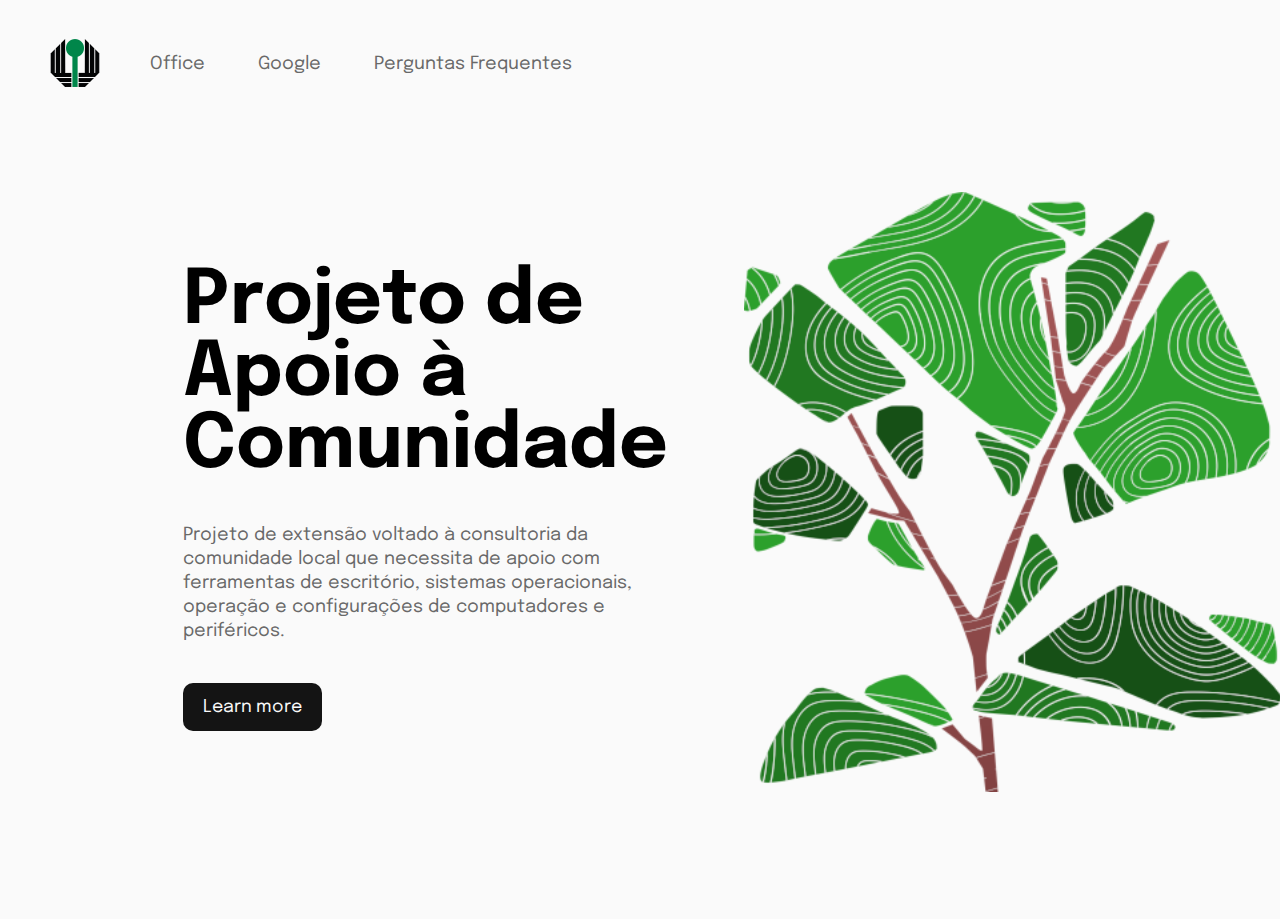
==== index.html @ 429cf830 "Update index.html" ====
<!DOCTYPE html>
<html lang="en">

<head>
    <meta charset="UTF-8">
    <meta http-equiv="X-UA-Compatible" content="IE=edge">
    <meta name="viewport" content="width=device-width, initial-scale=1.0">
    <link rel="icon" sizes="32x32" href="./images/uel.png" type="image/png" />
    <link rel="stylesheet" href="main.css">
    <title>Apoio à Comunidade</title>
</head>

<body>
    <div class="container active">
        <div class="top">
            <div class="logo"><img src="./images/uel2.png" alt=""></div>
            <img src="./images/image.png" alt="hero" class="mobile-img">
            <div class="mobile-menu">
                <button class="mobile-close"><img src="./images/icon-close-menu.svg" alt=""></button>
                <div class="left">
                    <div class="options">
                        <div class="features">
                            <button class="btn1">
                                Office<img src="" alt="" class="arrow1">
                            </button>
                            <div class="menu1">
                                <div class="row"><img src="" alt="">
                                    <p>Word</p>
                                </div>
                                <div class="row"><img src="" alt="">
                                    <p>PowerPoint</p>
                                </div>
                                <div class="row"><img src="" alt="">
                                    <p>Excel</p>
                                </div>
                            </div>
                        </div>
                        <div class="company">
                            <button class="btn2">
                                Google<img src="" alt="" class="arrow2">
                            </button>
                            <div class="menu2">
                                <div class="list">
                                    <p>Documentos</p>
                                </div>
                                <div class="list">
                                    <p>Apresentações</p>
                                </div>
                                <div class="list">
                                    <p>Planilhas</p>
                                </div>
                            </div>
                        </div>
                        <div class="carrers">
                            <p>Perguntas Frequentes</p>
                        </div>
                        </div>
                    </div>
                </div>
            </div>
        </div>
        <div class="bottom">
            <div class="left">
                <div class="left-top">
                    <div class="title">
                        <h1>Projeto de Apoio à Comunidade</h1>
                    </div>
                    <div class="description">
                        <p>Projeto de extensão voltado à consultoria da comunidade local que necessita de apoio com
                            ferramentas de escritório, sistemas operacionais, operação e configurações de computadores e
                            periféricos.</p>
                    </div>
                    <div class="learn"><button>Learn more</button></div>
                </div>
                <div class="left-bottom">
                    <div class="image"><img src="./images/client-databiz.svg" alt=""></div>
                    <div class="image"><img src="./images/client-audiophile.svg" alt=""></div>
                    <div class="image"><img src="./images/client-meet.svg" alt=""></div>
                    <div class="image"><img src="./images/client-maker.svg" alt=""></div>
                </div>
            </div>
            <div class="right"><img src="./images/image.png" alt=""></div>
        </div>
    </div>
    <script src="app.js"></script>
</body>

</html>
---- main.css ----
@import url('https://fonts.googleapis.com/css2?family=Epilogue:wght@500;700&display=swap');

:root {
    --Almost-White: hsl(0, 0%, 98%);
    --Medium-Gray: hsl(0, 0%, 41%);
    --Almost-Black: hsl(0, 0%, 8%);
}

* {
    padding: 0;
    margin: 0;
    box-sizing: border-box;
}

body {
    font-family: 'Epilogue', sans-serif;
    font-size: 1.125em;
    display: flex;
    flex-direction: column;
    min-height: 100vh;
    background-color: var(--Almost-White);
}
.mobile-open, .mobile-close {
    display: none;
}
.mobile-img {
    display: none;
}
.top {
    display: flex;
    flex-direction: row;
}
.mobile-menu {
    display: flex;
    flex-direction: row;
    justify-content: space-between;
    width: 100%;
}
.top .left {
    display: flex;
    flex-direction: row;
    gap: 3.125rem;
    padding: 2.5rem 3.125rem 0 0;
}
.logo {
    padding: 2.375rem 3.125rem 0;
}
.options {
    margin-top: 3.6%;
    display: flex;
    gap: 1.875rem;
    color: var(--Medium-Gray);
}
.top .left button {
    display: flex;
    align-items: center;
    justify-content: space-between;
    gap: 0.625rem;
    font-family: 'Epilogue', sans-serif;
    font-size: 1.130rem;
    border: none;
    background-color: var(--Almost-White);
    cursor: pointer;
    color: var(--Medium-Gray);
}
.features {
    position: relative;
}
.company {
    position: relative;
}
.arrow1 {
    width: 0.8125rem;
    height: 0.5rem;
    transform: rotate(0deg);
    transition: all 0.5s ease;
}
.arrow1.active {
    transform: rotate(180deg);
    transition: all 0.5s ease;
}
.arrow2{
    width: 0.8125rem;
    height: 0.5rem;
    transform: rotate(0deg);
    transition: all 0.5s ease;
}
.arrow2.active {
    transform: rotate(180deg);
    transition: all 0.5s ease;
}
.menu1{
    position: absolute;
    display: flex;
    flex-direction: column;
    background-color: white;
    border-radius: 0.625rem;
    box-shadow: 5px 5px 33px -4px rgba(8,8,8,0.2);
    right: 0;
    top: 70%;
    width: 11.25rem;
    visibility: hidden;
    padding: 0.625rem 0;
   
}
.menu1.active {
    visibility: visible;
    animation: myAnim1 0.4s ease 0s 1 normal forwards;
}
.menu2 {
    position: absolute;
    display: flex;
    flex-direction: column;
    background-color: white;
    border-radius: 0.625rem;
    box-shadow: 5px 5px 33px -4px rgba(8,8,8,0.2);
    right: 0;
    top: 70%;
    visibility: hidden;
    padding: 0.625rem 0;

}
.menu2.active {
    visibility: visible;
    animation: myAnim2 0.4s ease 0s 1 normal forwards;
}
.login button {
    background-color: var(--Almost-White);
    padding: 0.625rem 0.9375rem;
    font-family: 'Epilogue', sans-serif;
    font-size: 1rem;
    border: none;
    color: var(--Medium-Gray);
    cursor: pointer;
}
.register button {
    background-color: var(--Almost-White);
    padding: 0.625rem 0.9375rem;    
    font-family: 'Epilogue', sans-serif;
    font-size: 1rem;
    border: 1px solid var(--Medium-Gray);
    color: var(--Medium-Gray);
    cursor: pointer;
    border-radius: 0.625rem;
}
.register button:hover {
    color: black;
    border-color: black;
    transform: translateY(-1px);
    transition: all 1s ease;
}
.login button:hover{
    color: black;
    transform: translateY(-1px);
    transition: all 1s ease;
}
.btn1:hover, .btn1:hover, .carrers:hover, .about:hover {
    transform: translateY(-1px);
    transition: all 1s ease;
}
.carrers, .about {
    cursor: pointer;
}
.row {
    display: flex;
    gap: 0.9375rem;
    align-items: center;
    cursor: pointer;
    padding: 0.625rem 0.3125rem 0.625rem 1.5625rem;    
    font-weight: 700;
}
.row:hover, .list:hover {
    background: hsla(0, 0%, 78%,.5);
}
.list {
    display: flex;
    gap: 0.9375rem;
    align-items: center;
    cursor: pointer;
    padding: 0.625rem 1.25rem 0.625rem 1.5625rem;  
    font-size: 1.1rem; 
}
.top .right {
    display: flex;
    gap: 1.875rem;
    padding-top: 1.875rem;
    
}
.bottom{
    display: flex;
    flex-direction: row;
    padding: 6.25rem 7.5rem 1.875rem;
}
.bottom .right {
    width: 40%;
}
.bottom .right img {
    display: inherit;
    min-width: 100%;
    height: 37.5rem;
}
.bottom .left {
    display: flex;
    flex-direction: column;
    padding: 4.6875rem 5.625rem 0 3.9375rem;
    gap: 5.625rem;
    width: 60%;
}
.bottom .left h1 {
    font-weight: 700;
    font-size: 4.7rem;
    line-height: 4.5rem;
    min-width: 100%;
}
.bottom .left p {
    color: var(--Medium-Gray);
    min-width: 100%;
    line-height: 1.5rem;
}
.left-top {
    display: flex;
    flex-direction: column;
    gap: 2.5rem;
}
.left-bottom {
    display: flex;
    gap: 2.1875rem;
    padding-top: 3.125rem;
}
.left-top button {
    background-color: var(--Almost-White);
    padding: 0.9375rem 1.25rem;    
    font-family: 'Epilogue', sans-serif;
    background-color: var(--Almost-Black);
    color: var(--Almost-White);
    cursor: pointer;
    border-radius: 0.625rem;
    font-size: 1.1rem;
    border-width: 0px;
}
.left-top button:hover{
    color: var(--black);
    background: transparent;
    transition: all 0.25s ease;
    border-width: 0.0938rem;
}
@keyframes myAnim1 {
	0% {
		transform: scale(0.5);
		transform-origin: 100% 0%;
	}

	100% {
		transform: scale(1);
		transform-origin: 100% 0%;
	}
}
@keyframes myAnim2 {
	0% {
		transform: scale(0.5);
		transform-origin: 50% 0%;
	}

	100% {
		transform: scale(1);
		transform-origin: 50% 0%;
	}
}

@media screen and (max-width:600px){
    .container {
        position: relative;
    }
    .features {
        position: inherit;
    }
    .company {
        position: inherit;
    }
    .mobile-img {
        display: inherit;
        width: 100%;
    }
    .bottom .right{
        display: none;
    }
    .top {
        flex-direction: column;
    }
    .top .left {
        padding: 0;
        width: 100%;
    }
    .mobile-menu {
        position: absolute;
        background-color: var(--Almost-White);
        flex-direction: column;
        right: 0;
        min-height: 120%;
        justify-content: inherit;
        gap: 0;
        width: 50%;
        box-shadow: -200px 0px 0px 102px rgba(0,0,0,0.46);
        padding-left: 1.25rem;
        display: none;
    }
    .mobile-menu.active {
        display: inherit;
        opacity: 1;
    }
    .menu1 {
        position: inherit;
        display: none;
        border-radius: 0rem;
        box-shadow: none;
        width: 100%;
    }
    .menu1.active {
        display: inherit;
    }
    .menu2 {
        position: inherit;
        display: none;
        border-radius: 0rem;
        box-shadow: none;
        width: 100%;
    }
    .bottom {
        padding: 0;
    }
    .bottom .left {
        width: 100%;
        padding: 0;
    }
    .left-top {
        align-items: center;
    }
    .bottom .left h1 {
        min-width: 100%;
        font-size: 2rem;
        line-height: 2rem;
        padding-top: 3.75rem;
    }
    .bottom .left p {
        text-align: center;
        width: 100%;
        padding: 0 0.625rem;
    }
    .menu2.active {
        display: inherit;
    }
    .list {
        width: 100%;
        padding: 0.625rem;
    }
    .logo {
        display: flex;
        flex-direction: row;
        justify-content: space-between;
        padding: 1.25rem;
    }
    .row {
        width: 100%;
        padding: 0.625rem;
    }
    br {
        display: none;
    }
    .top .left .options{
        flex-direction: column;
    }
    .top .right {
        flex-direction: column;
        gap: 0.625rem;
    }
    .left-bottom {
        gap: 1.25rem;
        padding: 0 0 0 2.3rem;
        display: flex;
        align-items: center;
        justify-content: center;
    }
    .mobile-open {
        display: inherit;
        background-color: transparent;
        border: none;
        outline: none;
    }
    .mobile-close {
        display: inherit;
        justify-content: end;
        background-color: transparent;
        width: min-content;
        border: none;
        outline: none;
        align-self: flex-end;
        margin: 1.25rem;
    }
    .menu1.active {
        animation: myAnim2 0.4s ease 0s 1 normal forwards;
    }
    .login button {
        width: 100%;
        background-color: white;
    }
    .register button {
        width: 100%;
    }
   
    .left-bottom img {
        width: 4rem;
    }
    .top .left button {
        background-color: white;
    }
}
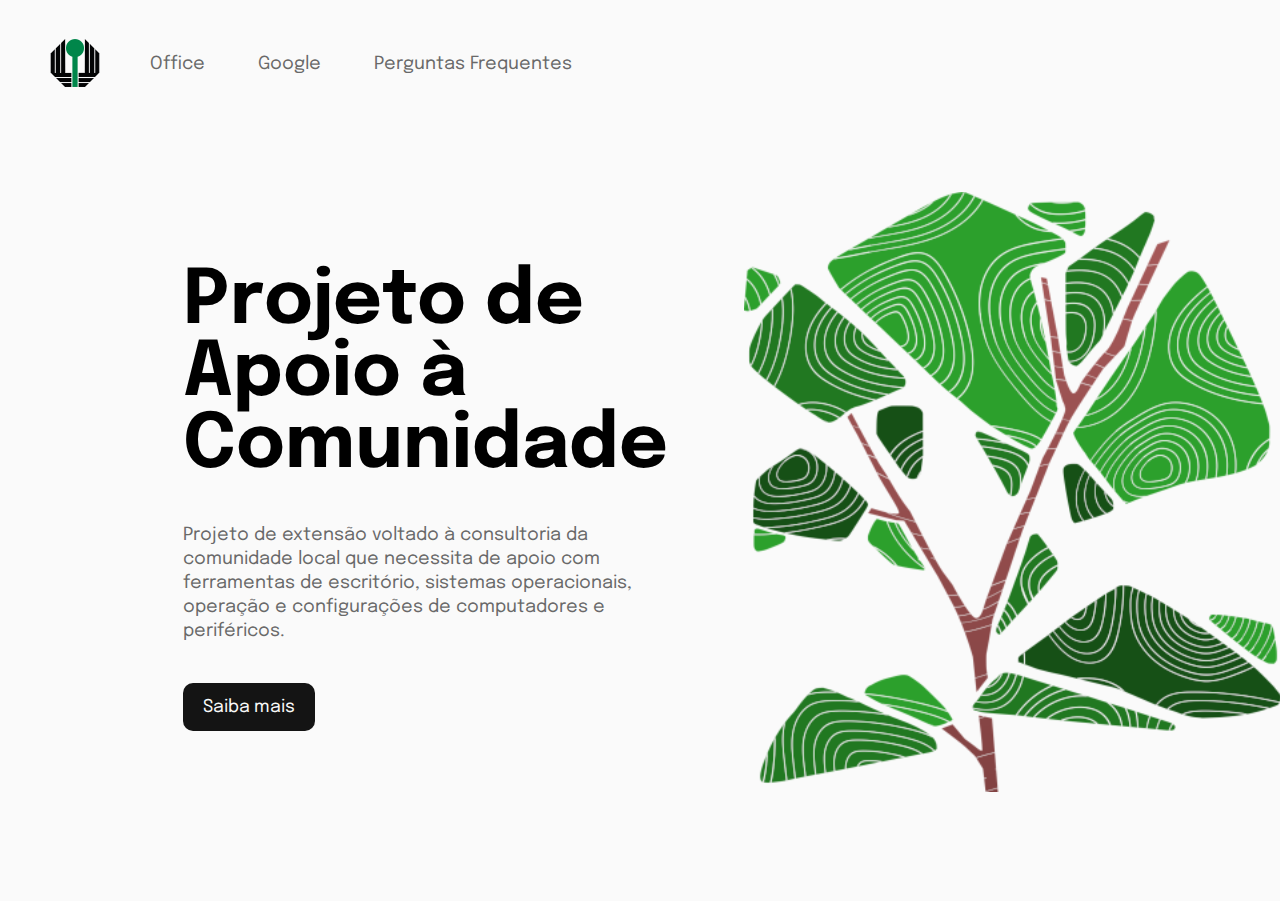
==== commit 96a54417: "Update index.html" ====
--- a/index.html
+++ b/index.html
@@ -5,7 +5,7 @@
     <meta charset="UTF-8">
     <meta http-equiv="X-UA-Compatible" content="IE=edge">
     <meta name="viewport" content="width=device-width, initial-scale=1.0">
-    <link rel="icon" sizes="32x32" href="./images/uel.png" type="image/png" />
+    <link rel="icon" sizes="32x32" href="./images/uel2.svg" type="image/png" />
     <link rel="stylesheet" href="main.css">
     <title>Apoio à Comunidade</title>
 </head>
@@ -21,23 +21,23 @@
                     <div class="options">
                         <div class="features">
                             <button class="btn1">
-                                Office<img src="" alt="" class="arrow1">
+                                Office<img src="./images/icon-arrow-down.svg" alt="" class="arrow1">
                             </button>
                             <div class="menu1">
-                                <div class="row"><img src="" alt="">
+                                <div class="row"><img src="./images/icon-todo.svg" alt="">
                                     <p>Word</p>
                                 </div>
-                                <div class="row"><img src="" alt="">
+                                <div class="row"><img src="./images/icon-calendar.svg" alt="">
                                     <p>PowerPoint</p>
                                 </div>
-                                <div class="row"><img src="" alt="">
+                                <div class="row"><img src="./images/icon-reminders.svg" alt="">
                                     <p>Excel</p>
                                 </div>
                             </div>
                         </div>
                         <div class="company">
                             <button class="btn2">
-                                Google<img src="" alt="" class="arrow2">
+                                Google<img src="./images/icon-arrow-down.svg" alt="" class="arrow2">
                             </button>
                             <div class="menu2">
                                 <div class="list">
@@ -70,13 +70,10 @@
                             ferramentas de escritório, sistemas operacionais, operação e configurações de computadores e
                             periféricos.</p>
                     </div>
-                    <div class="learn"><button>Learn more</button></div>
+                    <div class="learn"><button>Saiba mais</button></div>
                 </div>
                 <div class="left-bottom">
-                    <div class="image"><img src="./images/client-databiz.svg" alt=""></div>
-                    <div class="image"><img src="./images/client-audiophile.svg" alt=""></div>
-                    <div class="image"><img src="./images/client-meet.svg" alt=""></div>
-                    <div class="image"><img src="./images/client-maker.svg" alt=""></div>
+                    
                 </div>
             </div>
             <div class="right"><img src="./images/image.png" alt=""></div>
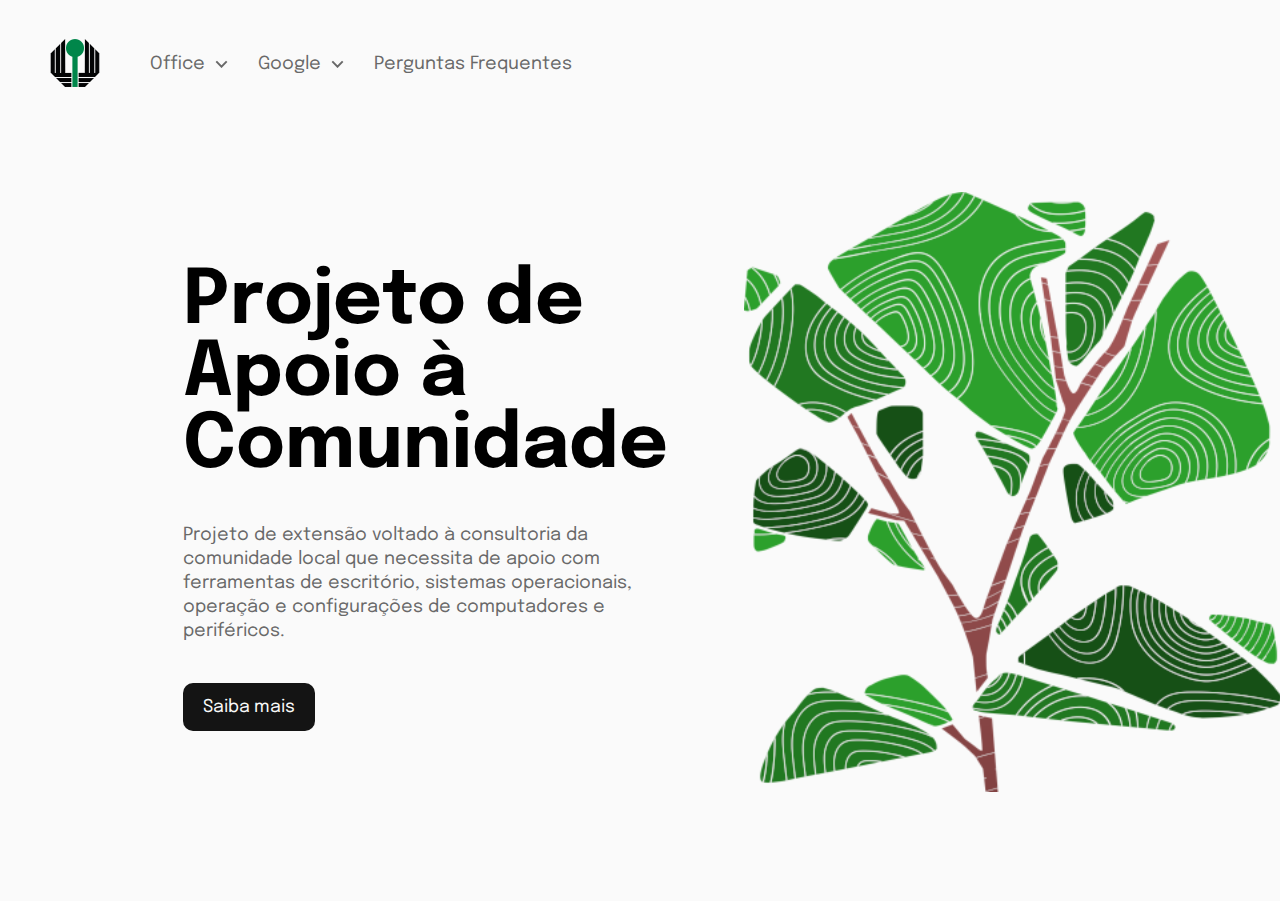
==== commit 7de71d01: "Update index.html" ====
--- a/index.html
+++ b/index.html
@@ -5,7 +5,7 @@
     <meta charset="UTF-8">
     <meta http-equiv="X-UA-Compatible" content="IE=edge">
     <meta name="viewport" content="width=device-width, initial-scale=1.0">
-    <link rel="icon" sizes="32x32" href="./images/uel2.svg" type="image/png" />
+    <link rel="icon" sizes="32x32" href="./images/uel2.svg" type="image/svg" />
     <link rel="stylesheet" href="main.css">
     <title>Apoio à Comunidade</title>
 </head>
@@ -24,13 +24,13 @@
                                 Office<img src="./images/icon-arrow-down.svg" alt="" class="arrow1">
                             </button>
                             <div class="menu1">
-                                <div class="row"><img src="./images/icon-todo.svg" alt="">
+                                <div class="row" id="wordButton"><img src="./images/icon-todo.svg" alt="">
                                     <p>Word</p>
                                 </div>
-                                <div class="row"><img src="./images/icon-calendar.svg" alt="">
+                                <div class="row" id="powerPointButton"><img src="./images/icon-calendar.svg" alt="">
                                     <p>PowerPoint</p>
                                 </div>
-                                <div class="row"><img src="./images/icon-reminders.svg" alt="">
+                                <div class="row" id="excelButton"><img src="./images/icon-reminders.svg" alt="">
                                     <p>Excel</p>
                                 </div>
                             </div>
@@ -40,44 +40,44 @@
                                 Google<img src="./images/icon-arrow-down.svg" alt="" class="arrow2">
                             </button>
                             <div class="menu2">
-                                <div class="list">
+                                <div class="list" id="docsButton">
                                     <p>Documentos</p>
                                 </div>
-                                <div class="list">
+                                <div class="list" id="apresentacoesButton">
                                     <p>Apresentações</p>
                                 </div>
-                                <div class="list">
+                                <div class="list" id="planilhasButton">
                                     <p>Planilhas</p>
                                 </div>
                             </div>
                         </div>
-                        <div class="carrers">
+                        <div class="carrers" id="perguntasButton">
                             <p>Perguntas Frequentes</p>
-                        </div>
                         </div>
                     </div>
                 </div>
             </div>
         </div>
-        <div class="bottom">
-            <div class="left">
-                <div class="left-top">
-                    <div class="title">
-                        <h1>Projeto de Apoio à Comunidade</h1>
-                    </div>
-                    <div class="description">
-                        <p>Projeto de extensão voltado à consultoria da comunidade local que necessita de apoio com
-                            ferramentas de escritório, sistemas operacionais, operação e configurações de computadores e
-                            periféricos.</p>
-                    </div>
-                    <div class="learn"><button>Saiba mais</button></div>
+    </div>
+    <div class="bottom">
+        <div class="left">
+            <div class="left-top">
+                <div class="title">
+                    <h1>Projeto de Apoio à Comunidade</h1>
                 </div>
-                <div class="left-bottom">
-                    
+                <div class="description">
+                    <p>Projeto de extensão voltado à consultoria da comunidade local que necessita de apoio com
+                        ferramentas de escritório, sistemas operacionais, operação e configurações de computadores e
+                        periféricos.</p>
                 </div>
+                <div class="learn"><button>Saiba mais</button></div>
             </div>
-            <div class="right"><img src="./images/image.png" alt=""></div>
+            <div class="left-bottom">
+
+            </div>
         </div>
+        <div class="right"><img src="./images/image.png" alt=""></div>
+    </div>
     </div>
     <script src="app.js"></script>
 </body>
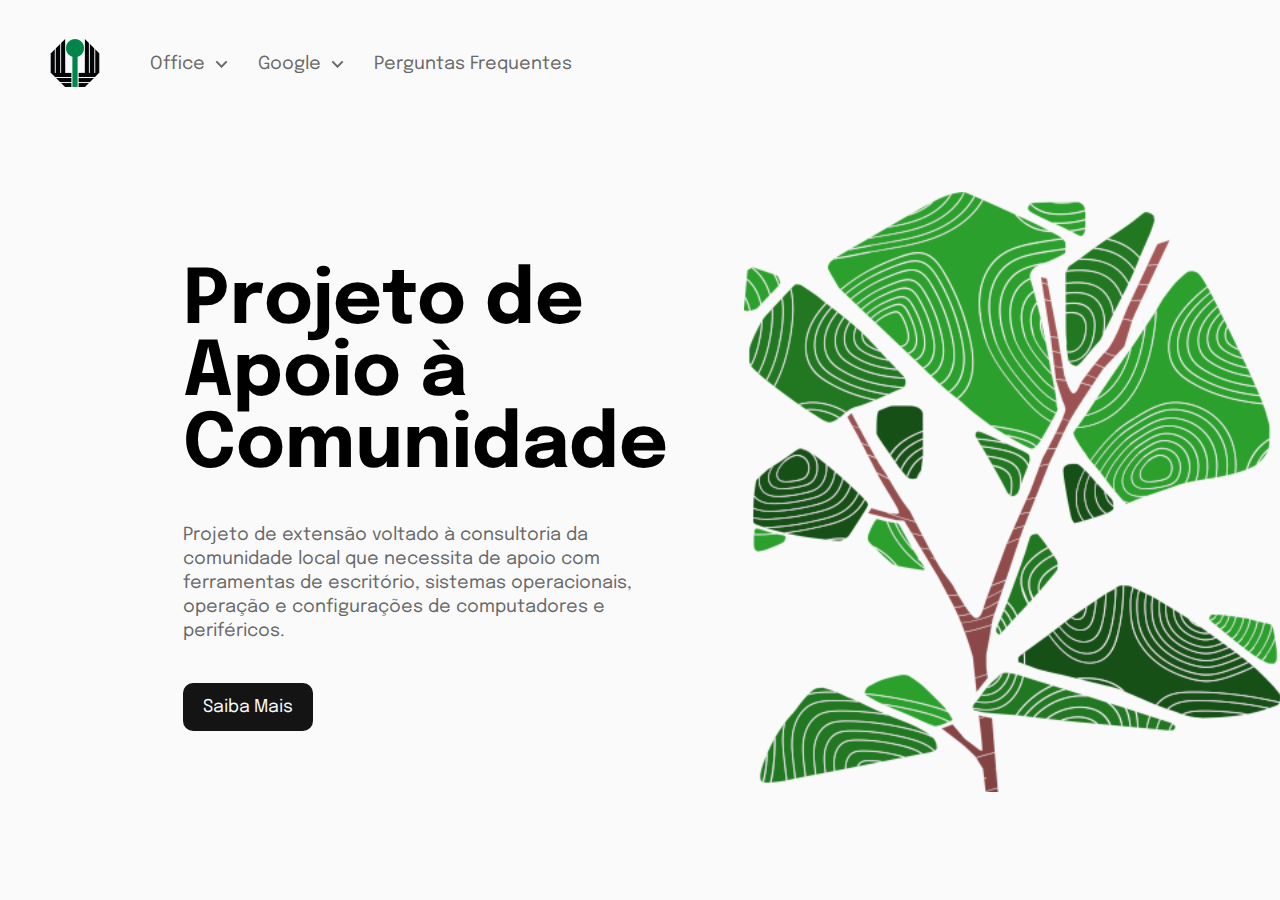
==== commit 576a1854: "Update index.html" ====
--- a/index.html
+++ b/index.html
@@ -5,59 +5,58 @@
     <meta charset="UTF-8">
     <meta http-equiv="X-UA-Compatible" content="IE=edge">
     <meta name="viewport" content="width=device-width, initial-scale=1.0">
-    <link rel="icon" sizes="32x32" href="./images/uel2.svg" type="image/svg" />
+    <link rel="icon" sizes="32x32" href="./images/uel2.svg" type="image/png" />
     <link rel="stylesheet" href="main.css">
     <title>Apoio à Comunidade</title>
 </head>
 
 <body>
     <div class="container active">
-        <div class="top">
-            <div class="logo"><img src="./images/uel2.png" alt=""></div>
-            <img src="./images/image.png" alt="hero" class="mobile-img">
-            <div class="mobile-menu">
-                <button class="mobile-close"><img src="./images/icon-close-menu.svg" alt=""></button>
-                <div class="left">
-                    <div class="options">
-                        <div class="features">
-                            <button class="btn1">
-                                Office<img src="./images/icon-arrow-down.svg" alt="" class="arrow1">
-                            </button>
-                            <div class="menu1">
-                                <div class="row" id="wordButton"><img src="./images/icon-todo.svg" alt="">
-                                    <p>Word</p>
-                                </div>
-                                <div class="row" id="powerPointButton"><img src="./images/icon-calendar.svg" alt="">
-                                    <p>PowerPoint</p>
-                                </div>
-                                <div class="row" id="excelButton"><img src="./images/icon-reminders.svg" alt="">
-                                    <p>Excel</p>
-                                </div>
-                            </div>
+    <div class="top">
+        <div class="logo"><img src="./images/uel2.png" alt=""><button class="mobile-open"><img src="./images/icon-menu.svg" alt=""></button></div>
+        <img src="./images/image.png" alt="hero" class="mobile-img">
+        <div class="mobile-menu">
+            <button class="mobile-close"><img src="./images/icon-close-menu.svg" alt=""></button>
+        <div class="left">
+            <div class="options">
+                <div class="office">
+                    <button class="btn1">
+                        Office<img src="./images/icon-arrow-down.svg" alt="" class="arrow1">
+                    </button>
+                    <div class="menu1">
+                        <div class="list">
+                            <p>Word</p>
                         </div>
-                        <div class="company">
-                            <button class="btn2">
-                                Google<img src="./images/icon-arrow-down.svg" alt="" class="arrow2">
-                            </button>
-                            <div class="menu2">
-                                <div class="list" id="docsButton">
-                                    <p>Documentos</p>
-                                </div>
-                                <div class="list" id="apresentacoesButton">
-                                    <p>Apresentações</p>
-                                </div>
-                                <div class="list" id="planilhasButton">
-                                    <p>Planilhas</p>
-                                </div>
-                            </div>
+                        <div class="list">
+                            <p>PowerPoint</p>
                         </div>
-                        <div class="carrers" id="perguntasButton">
-                            <p>Perguntas Frequentes</p>
+                        <div class="list">
+                            <p>Excel</p>
                         </div>
                     </div>
                 </div>
+                <div class="google">
+                    <button class="btn2">
+                        Google<img src="./images/icon-arrow-down.svg" alt="" class="arrow2">
+                    </button>
+                    <div class="menu2">
+                        <div class="list">
+                            <p>Documentos</p>
+                        </div>
+                        <div class="list">
+                            <p>Apresentações</p>
+                        </div>
+                        <div class="list">
+                            <p>Planilhas</p>
+                        </div>
+                    </div>
+                </div>
+                <div class="perguntas">
+                    <p>Perguntas Frequentes</p>
+                </div>
             </div>
         </div>
+    </div>
     </div>
     <div class="bottom">
         <div class="left">
@@ -70,15 +69,12 @@
                         ferramentas de escritório, sistemas operacionais, operação e configurações de computadores e
                         periféricos.</p>
                 </div>
-                <div class="learn"><button>Saiba mais</button></div>
-            </div>
-            <div class="left-bottom">
-
+                <div class="learn"><button>Saiba Mais</button></div>
             </div>
         </div>
         <div class="right"><img src="./images/image.png" alt=""></div>
     </div>
-    </div>
+</div>
     <script src="app.js"></script>
 </body>
 
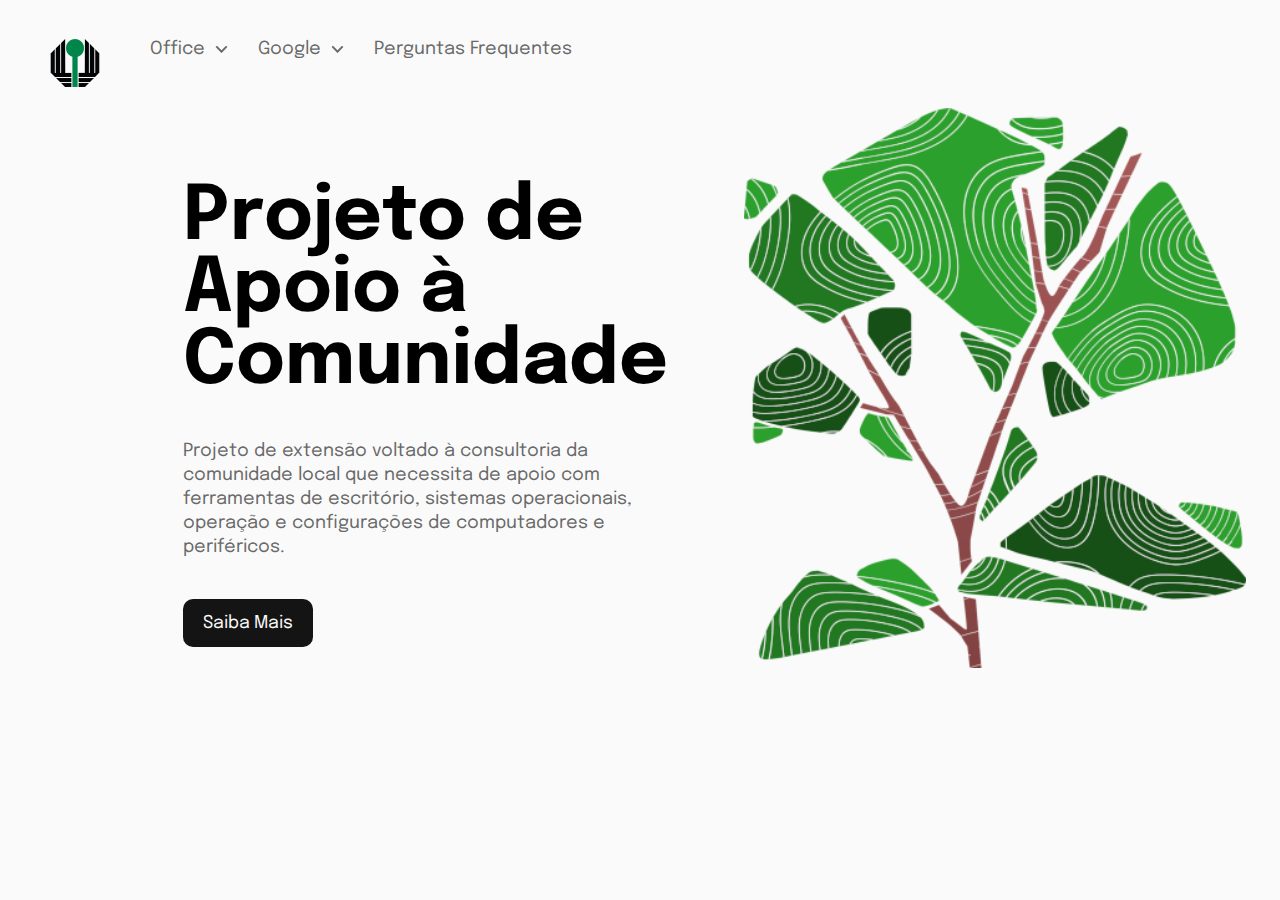
==== commit bbfed96d: "Update index.html" ====
--- a/index.html
+++ b/index.html
@@ -24,13 +24,13 @@
                         Office<img src="./images/icon-arrow-down.svg" alt="" class="arrow1">
                     </button>
                     <div class="menu1">
-                        <div class="list">
+                        <div class="list" id="wordButton">
                             <p>Word</p>
                         </div>
-                        <div class="list">
+                        <div class="list" id="powerPointButton">
                             <p>PowerPoint</p>
                         </div>
-                        <div class="list">
+                        <div class="list" id="excelButton">
                             <p>Excel</p>
                         </div>
                     </div>
@@ -40,18 +40,18 @@
                         Google<img src="./images/icon-arrow-down.svg" alt="" class="arrow2">
                     </button>
                     <div class="menu2">
-                        <div class="list">
+                        <div class="list" id="docsButton">
                             <p>Documentos</p>
                         </div>
-                        <div class="list">
+                        <div class="list" id="apresentacoesButton">
                             <p>Apresentações</p>
                         </div>
-                        <div class="list">
+                        <div class="list" id="planilhasButton">
                             <p>Planilhas</p>
                         </div>
                     </div>
                 </div>
-                <div class="perguntas">
+                <div class="perguntas" id="perguntasButton">
                     <p>Perguntas Frequentes</p>
                 </div>
             </div>
--- a/main.css
+++ b/main.css
@@ -43,10 +43,9 @@
     padding: 2.5rem 3.125rem 0 0;
 }
 .logo {
-    padding: 2.375rem 3.125rem 0;
+    padding: 2.375rem 3.125rem 0
 }
 .options {
-    margin-top: 3.6%;
     display: flex;
     gap: 1.875rem;
     color: var(--Medium-Gray);
@@ -63,10 +62,10 @@
     cursor: pointer;
     color: var(--Medium-Gray);
 }
-.features {
+.office {
     position: relative;
 }
-.company {
+.google {
     position: relative;
 }
 .arrow1 {
@@ -90,24 +89,6 @@
     transition: all 0.5s ease;
 }
 .menu1{
-    position: absolute;
-    display: flex;
-    flex-direction: column;
-    background-color: white;
-    border-radius: 0.625rem;
-    box-shadow: 5px 5px 33px -4px rgba(8,8,8,0.2);
-    right: 0;
-    top: 70%;
-    width: 11.25rem;
-    visibility: hidden;
-    padding: 0.625rem 0;
-   
-}
-.menu1.active {
-    visibility: visible;
-    animation: myAnim1 0.4s ease 0s 1 normal forwards;
-}
-.menu2 {
     position: absolute;
     display: flex;
     flex-direction: column;
@@ -118,66 +99,44 @@
     top: 70%;
     visibility: hidden;
     padding: 0.625rem 0;
+   
+}
+.menu1.active {
+    visibility: visible;
+    animation: myAnim1 0.4s ease 0s 1 normal forwards;
+}
+.menu2 {
+    position: absolute;
+    display: flex;
+    flex-direction: column;
+    background-color: white;
+    border-radius: 0.625rem;
+    box-shadow: 5px 5px 33px -4px rgba(8,8,8,0.2);
+    right: 0;
+    top: 70%;
+    visibility: hidden;
+    padding: 0.625rem 0;
 
 }
 .menu2.active {
     visibility: visible;
     animation: myAnim2 0.4s ease 0s 1 normal forwards;
 }
-.login button {
-    background-color: var(--Almost-White);
-    padding: 0.625rem 0.9375rem;
-    font-family: 'Epilogue', sans-serif;
-    font-size: 1rem;
-    border: none;
-    color: var(--Medium-Gray);
-    cursor: pointer;
-}
-.register button {
-    background-color: var(--Almost-White);
-    padding: 0.625rem 0.9375rem;    
-    font-family: 'Epilogue', sans-serif;
-    font-size: 1rem;
-    border: 1px solid var(--Medium-Gray);
-    color: var(--Medium-Gray);
-    cursor: pointer;
-    border-radius: 0.625rem;
-}
-.register button:hover {
-    color: black;
-    border-color: black;
+
+.btn1:hover, .btn1:hover, .perguntas:hover {
     transform: translateY(-1px);
     transition: all 1s ease;
 }
-.login button:hover{
-    color: black;
-    transform: translateY(-1px);
-    transition: all 1s ease;
-}
-.btn1:hover, .btn1:hover, .carrers:hover, .about:hover {
-    transform: translateY(-1px);
-    transition: all 1s ease;
-}
-.carrers, .about {
+.perguntas {
     cursor: pointer;
 }
-.row {
+
+.list {
     display: flex;
     gap: 0.9375rem;
     align-items: center;
     cursor: pointer;
-    padding: 0.625rem 0.3125rem 0.625rem 1.5625rem;    
-    font-weight: 700;
-}
-.row:hover, .list:hover {
-    background: hsla(0, 0%, 78%,.5);
-}
-.list {
-    display: flex;
-    gap: 0.9375rem;
-    align-items: center;
-    cursor: pointer;
-    padding: 0.625rem 1.25rem 0.625rem 1.5625rem;  
+    padding: 1rem 1.5rem 1rem 1.5rem;  
     font-size: 1.1rem; 
 }
 .top .right {
@@ -189,7 +148,7 @@
 .bottom{
     display: flex;
     flex-direction: row;
-    padding: 6.25rem 7.5rem 1.875rem;
+    padding: 1rem 7.5rem 1.875rem;
 }
 .bottom .right {
     width: 40%;
@@ -197,7 +156,7 @@
 .bottom .right img {
     display: inherit;
     min-width: 100%;
-    height: 37.5rem;
+    height: 35rem;
 }
 .bottom .left {
     display: flex;
@@ -221,11 +180,6 @@
     display: flex;
     flex-direction: column;
     gap: 2.5rem;
-}
-.left-bottom {
-    display: flex;
-    gap: 2.1875rem;
-    padding-top: 3.125rem;
 }
 .left-top button {
     background-color: var(--Almost-White);
@@ -244,6 +198,9 @@
     transition: all 0.25s ease;
     border-width: 0.0938rem;
 }
+.list:hover {
+    background: hsla(0, 0%, 78%,.5);
+}
 @keyframes myAnim1 {
 	0% {
 		transform: scale(0.5);
@@ -271,10 +228,10 @@
     .container {
         position: relative;
     }
-    .features {
+    .office {
         position: inherit;
     }
-    .company {
+    .google {
         position: inherit;
     }
     .mobile-img {
@@ -327,6 +284,7 @@
     }
     .bottom {
         padding: 0;
+        margin-bottom: 5rem;
     }
     .bottom .left {
         width: 100%;
@@ -340,6 +298,7 @@
         font-size: 2rem;
         line-height: 2rem;
         padding-top: 3.75rem;
+        padding-left: 1.5rem;
     }
     .bottom .left p {
         text-align: center;
@@ -358,10 +317,6 @@
         flex-direction: row;
         justify-content: space-between;
         padding: 1.25rem;
-    }
-    .row {
-        width: 100%;
-        padding: 0.625rem;
     }
     br {
         display: none;
@@ -414,4 +369,3 @@
         background-color: white;
     }
 }
-
